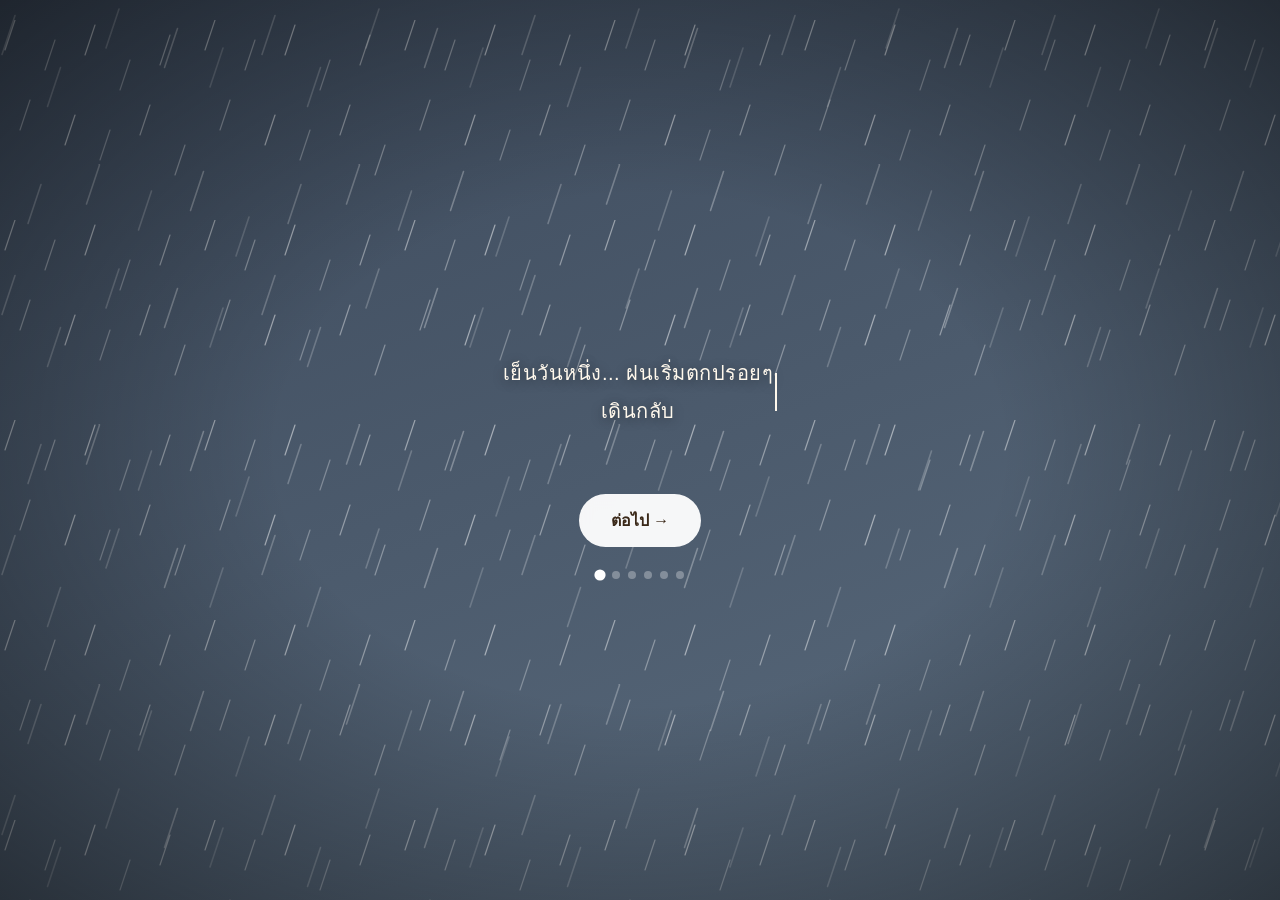
==== index.html @ 8164c57d "hello" ====
<!DOCTYPE html>
<html lang="th">
<head>
  <meta charset="UTF-8"/>
  <meta name="viewport" content="width=device-width, initial-scale=1.0"/>
  <title>ร้านสัตว์เลี้ยงลึกลับ 🐾</title>
  <meta name="description" content="ค้นหาสัตว์เลี้ยงที่เกิดมาเพื่อเจ้า"/>
  <link rel="stylesheet" href="style.css"/>
</head>
<body>

  <!-- ===== SCENE 1: STORY INTRO ===== -->
  <section id="scene-intro" class="scene active mood-1">
    <div class="rain" id="rain"></div>
    <div class="steam" id="steam">
      <span></span><span></span><span></span><span></span><span></span>
    </div>
    <div class="vignette"></div>
    <div class="story-content">
      <p class="story-text" id="storyText"></p>
      <button class="btn-next" id="storyNext">ต่อไป →</button>
      <div class="story-dots" id="storyDots"></div>
    </div>
  </section>

  <!-- ===== SCENE 2: CHAT (warm-up + questions) ===== -->
  <section id="scene-chat" class="scene">
    <div class="chat-container">
      <div class="chat-header">
        <img class="npc-avatar" src="assets/characters/shopkeeper.webp" alt="เจ้าของร้าน"/>
        <span class="npc-name">เจ้าของร้าน</span>
      </div>
      <div class="chat-messages" id="chatMessages">
        <!-- messages injected by JS -->
      </div>
      <div class="chat-choices" id="chatChoices">
        <!-- choice buttons injected by JS -->
      </div>
    </div>
  </section>

  <!-- ===== SCENE 3: RESULT ===== -->
  <section id="scene-result" class="scene">
    <div class="result-sparkles" aria-hidden="true">
      <span></span><span></span><span></span><span></span>
      <span></span><span></span><span></span><span></span>
    </div>

    <div class="result-content">
      <p class="result-intro">เพื่อนที่รอเจอเราอยู่...</p>

      <div class="result-image-wrap">
        <div class="result-spotlight"></div>
        <img class="result-image" id="resultImage" src="" alt="Result"/>
      </div>

      <h2 class="result-name" id="resultName"></h2>
      <p class="result-tagline" id="resultTagline"></p>

      <div class="result-traits" id="resultTraits"></div>

      <div class="result-section">
        <h3>🐾 เจ้าหนูนี้เป็นยังไง?</h3>
        <p class="result-text" id="resultPetIs"></p>
      </div>

      <div class="result-section">
        <h3>🫧 แล้วเราล่ะ?</h3>
        <p class="result-text" id="resultYouAre"></p>
      </div>

      <div class="result-section result-gentle-section">
        <h3>💭 อยากกระซิบเบาๆ</h3>
        <p class="result-text" id="resultGentle"></p>
      </div>

      <div class="result-section result-compatible-section">
        <h3>✨ เพื่อนที่จองเราด้วย</h3>
        <p class="result-subhint">นอกจากเพื่อนหลักแล้ว ยังมีอีกหลายคนที่เข้ากับเราได้</p>
        <div class="compatible-list" id="resultCompatible"></div>
      </div>

      <div class="result-shopkeeper">
        <img src="assets/characters/shopkeeper.webp" alt="เจ้าของร้าน"/>
        <div class="bubble" id="resultNpcLine"></div>
      </div>

      <!-- เก็บไว้ใช้ภายหลัง (ตอนนี้ hide) -->
      <p class="result-description" id="resultDescription" style="display:none"></p>

      <div class="result-actions">
        <button class="btn-share" id="btnShare">📋 แชร์ให้เพื่อน</button>
        <button class="btn-restart" onclick="location.reload()">ทำอีกครั้ง</button>
      </div>
    </div>
  </section>

  <!-- ===== WHITE FLASH OVERLAY ===== -->
  <div class="flash" id="flash"></div>

  <script src="data.js"></script>
  <script src="script.js"></script>
</body>
</html>
---- style.css ----
/* ============================================
   RESET & BASE
   ============================================ */
* { margin: 0; padding: 0; box-sizing: border-box; }

:root {
  --bg:          #f5f0e8;
  --bg-soft:     #fffaf2;
  --text:        #3a2818;
  --text-soft:   #8a6a4a;
  --accent:      #d4852a;
  --accent-soft: #f4c888;
  --shadow:      0 4px 20px rgba(90, 60, 30, 0.12);
  --radius:      16px;
}

body {
  font-family: 'Sukhumvit Set', 'Noto Sans Thai', sans-serif;
  background: var(--bg);
  color: var(--text);
  min-height: 100vh;
  overflow-x: hidden;
  transition: background-image 0.6s ease;
}
/* ตารางพื้นหลังหน้าแชท */
body.chat-mode {
  background-image:
    linear-gradient(rgba(139, 100, 60, 0.1) 1px, transparent 1px),
    linear-gradient(90deg, rgba(139, 100, 60, 0.1) 1px, transparent 1px);
  background-size: 28px 28px;
}

/* ============================================
   SCENES (show/hide)
   ============================================ */
.scene {
  display: none;
  min-height: 100vh;
  padding: 24px;
  align-items: center;
  justify-content: center;
  animation: fadeIn 0.6s ease;
}
.scene.active { display: flex; }

@keyframes fadeIn {
  from { opacity: 0; transform: translateY(10px); }
  to   { opacity: 1; transform: translateY(0); }
}

/* ============================================
   SCENE 1: INTRO
   ============================================ */
#scene-intro {
  position: relative;
  overflow: hidden;
  transition: background 2s ease;
}
/* Mood backgrounds */
.mood-rain   { background: linear-gradient(160deg, #3d4a5c 0%, #5a6b7d 100%); }
.mood-warm-1 { background: linear-gradient(160deg, #6b5038 0%, #b07a3a 100%); }
.mood-warm-2 { background: linear-gradient(160deg, #a8692a 0%, #e8a858 100%); }

.story-content {
  position: relative;
  z-index: 2;
  max-width: 520px;
  text-align: center;
}
.story-content p {
  font-size: 20px;
  line-height: 1.9;
  color: #fff8ec;
  margin-bottom: 32px;
  min-height: 140px;
  display: flex;
  align-items: center;
  justify-content: center;
  text-shadow: 0 2px 12px rgba(0,0,0,0.4);
  letter-spacing: 0.5px;
}
.story-text .caret {
  display: inline-block;
  width: 2px;
  background: #fff8ec;
  margin-left: 2px;
  animation: blink 0.9s steps(1) infinite;
}
@keyframes blink { 50% { opacity: 0; } }

/* Progress dots */
.story-dots {
  display: flex;
  gap: 8px;
  justify-content: center;
  margin-top: 24px;
}
.story-dots .dot {
  width: 8px; height: 8px;
  border-radius: 50%;
  background: rgba(255,255,255,0.3);
  transition: all 0.3s ease;
}
.story-dots .dot.active {
  background: #fff;
  transform: scale(1.4);
}

/* Vignette */
.vignette {
  position: absolute;
  inset: 0;
  pointer-events: none;
  background: radial-gradient(ellipse at center, transparent 40%, rgba(0,0,0,0.5) 100%);
  z-index: 1;
}

/* Rain */
.rain {
  position: absolute;
  inset: 0;
  pointer-events: none;
  z-index: 1;
  overflow: hidden;
  transition: opacity 1.2s ease;
}
.rain.stopped { opacity: 0; }
.rain::before,
.rain::after {
  content: "";
  position: absolute;
  inset: -20% 0 -10% 0;
  background-image: url("data:image/svg+xml;utf8,<svg xmlns='http://www.w3.org/2000/svg' width='200' height='200'><g stroke='white' stroke-width='1.2' stroke-linecap='round'><line x1='15' y1='0' x2='5' y2='30' opacity='0.45'/><line x1='55' y1='20' x2='45' y2='50' opacity='0.35'/><line x1='95' y1='5' x2='85' y2='35' opacity='0.5'/><line x1='130' y1='40' x2='120' y2='70' opacity='0.3'/><line x1='170' y1='15' x2='160' y2='45' opacity='0.4'/><line x1='30' y1='80' x2='20' y2='110' opacity='0.35'/><line x1='75' y1='95' x2='65' y2='125' opacity='0.5'/><line x1='110' y1='110' x2='100' y2='140' opacity='0.3'/><line x1='150' y1='85' x2='140' y2='115' opacity='0.4'/><line x1='185' y1='125' x2='175' y2='155' opacity='0.35'/></g></svg>");
  background-size: 200px 200px;
  background-repeat: repeat;
  animation: rainFall 0.55s linear infinite;
}
.rain::after {
  animation-duration: 0.85s;
  opacity: 0.6;
  transform: translateX(12px) scale(1.3);
}
@keyframes rainFall {
  from { background-position: 0 -200px; }
  to   { background-position: -20px 0; }
}

/* Steam / aroma wisps */
.steam {
  position: absolute;
  inset: 0;
  pointer-events: none;
  z-index: 1;
  opacity: 0;
  transition: opacity 1.4s ease;
}
.steam.active { opacity: 1; }
.steam span {
  position: absolute;
  bottom: -40px;
  width: 90px;
  height: 90px;
  border-radius: 50%;
  background: radial-gradient(circle,
    rgba(255,245,225,0.55) 0%,
    rgba(255,240,215,0.3) 40%,
    transparent 70%);
  filter: blur(18px);
  opacity: 0;
  animation: steamRise 7s ease-in infinite;
}
.steam span:nth-child(1) { left: 18%; animation-delay: 0s;   animation-duration: 6.5s; }
.steam span:nth-child(2) { left: 38%; animation-delay: 1.4s; animation-duration: 8s;   }
.steam span:nth-child(3) { left: 55%; animation-delay: 2.8s; animation-duration: 7s;   }
.steam span:nth-child(4) { left: 72%; animation-delay: 0.7s; animation-duration: 9s;   }
.steam span:nth-child(5) { left: 85%; animation-delay: 3.5s; animation-duration: 7.5s; }

@keyframes steamRise {
  0%   { transform: translateY(0) scale(0.6); opacity: 0; }
  15%  { opacity: 0.8; }
  60%  { opacity: 0.5; }
  100% { transform: translateY(-110vh) scale(1.6) translateX(30px); opacity: 0; }
}

/* White flash transition */
.flash {
  position: fixed;
  inset: 0;
  background: #fff;
  opacity: 0;
  pointer-events: none;
  z-index: 9999;
}
.flash.active {
  animation: whiteFlash 1.2s ease-out forwards;
}
@keyframes whiteFlash {
  0%   { opacity: 0; }
  25%  { opacity: 1; }
  60%  { opacity: 1; }
  100% { opacity: 0; }
}

/* Button on intro — ปรับให้เข้ากับพื้นหลังมืด */
#scene-intro .btn-next {
  background: rgba(255,255,255,0.95);
  color: var(--text);
  backdrop-filter: blur(6px);
}

/* ============================================
   SCENE 2: CHAT
   ============================================ */
.chat-container {
  overflow: hidden;
  width: 100%;
  max-width: 520px;
  background: var(--bg-soft);
  border-radius: var(--radius);
  box-shadow: var(--shadow);
  overflow: hidden;
  display: flex;
  flex-direction: column;
  height: 80vh;
  max-height: 680px;
}

.chat-header {
  display: flex;
  align-items: center;
  gap: 12px;
  padding: 16px 20px;
  background: var(--accent-soft);
  border-bottom: 1px solid rgba(0,0,0,0.06);
}
.npc-avatar {
  width: 40px; height: 40px;
  border-radius: 50%;
  background: #fff;
  object-fit: cover;
}
.npc-name {
  font-weight: 600;
  color: var(--text);
}

.chat-messages {
  flex: 1;
  padding: 20px;
  overflow-y: auto;
  display: flex;
  flex-direction: column;
  gap: 10px;
}

.msg {
  max-width: 80%;
  padding: 12px 16px;
  border-radius: 18px;
  line-height: 1.5;
  animation: slideUp 0.4s ease;
}
.msg.npc {
  background: #fff;
  border-top-left-radius: 4px;
  align-self: flex-start;
  box-shadow: var(--shadow);
}
.msg.user {
  background: var(--accent);
  color: #fff;
  border-top-right-radius: 4px;
  align-self: flex-end;
}

@keyframes slideUp {
  from { opacity: 0; transform: translateY(12px); }
  to   { opacity: 1; transform: translateY(0); }
}

.chat-choices {
  display: flex;
  flex-direction: column;
  gap: 8px;
  padding: 12px 16px 16px;
  border-top: 1px solid rgba(0,0,0,0.06);
}
.choice-btn {
  padding: 12px 16px;
  border: 2px solid var(--accent-soft);
  background: #fff;
  border-radius: 12px;
  font-family: inherit;
  font-size: 15px;
  color: var(--text);
  cursor: pointer;
  text-align: left;
  transition: all 0.2s ease;
}
.choice-btn:hover {
  border-color: var(--accent);
  background: var(--accent-soft);
  transform: translateY(-2px);
}
.choice-btn:active {
  transform: translateY(1px) scale(0.98);
  transition: all 0.08s ease;
}

/* Typing indicator (3 dots pulsing) */
.msg.typing {
  display: inline-flex;
  gap: 4px;
  padding: 14px 18px;
}
.msg.typing span {
  width: 7px; height: 7px;
  border-radius: 50%;
  background: var(--text-soft);
  opacity: 0.5;
  animation: typingDot 1.2s infinite ease-in-out;
}
.msg.typing span:nth-child(2) { animation-delay: 0.2s; }
.msg.typing span:nth-child(3) { animation-delay: 0.4s; }
@keyframes typingDot {
  0%, 60%, 100% { transform: translateY(0); opacity: 0.4; }
  30%           { transform: translateY(-4px); opacity: 1; }
}

/* Text input area */
.text-input-wrap {
  width: 100%;
  display: flex;
  flex-direction: column;
  gap: 8px;
}
#userInput {
  width: 100%;
  padding: 12px 14px;
  border: 2px solid var(--accent-soft);
  border-radius: 12px;
  font-family: inherit;
  font-size: 15px;
  color: var(--text);
  background: #fff;
  resize: none;
  outline: none;
  transition: border-color 0.2s ease;
}
#userInput:focus {
  border-color: var(--accent);
}
.submit-btn {
  background: var(--accent) !important;
  color: #fff !important;
  border-color: var(--accent) !important;
  text-align: center !important;
  font-weight: 600;
}
.submit-btn:hover {
  background: #b97020 !important;
}

/* ============================================
   SCENE 3: RESULT
   ============================================ */
#scene-result {
  background: radial-gradient(ellipse at center top,
    #fff3dc 0%, var(--bg) 60%);
  position: relative;
  overflow: hidden;
}
.result-content {
  text-align: center;
  max-width: 480px;
  position: relative;
  z-index: 2;
  padding: 20px 0;
}
.result-intro {
  color: var(--text-soft);
  margin-bottom: 20px;
  font-size: 15px;
  letter-spacing: 1px;
  animation: fadeIn 0.8s ease 0.2s backwards;
}

/* Character image with spotlight */
.result-image-wrap {
  position: relative;
  width: 260px;
  height: 260px;
  margin: 0 auto 20px;
}
.result-spotlight {
  position: absolute;
  inset: -20%;
  background: radial-gradient(circle,
    rgba(255, 220, 150, 0.7) 0%,
    rgba(255, 200, 120, 0.3) 30%,
    transparent 65%);
  animation: pulseGlow 3s ease-in-out infinite;
  z-index: 0;
}
@keyframes pulseGlow {
  0%, 100% { transform: scale(1);   opacity: 0.8; }
  50%      { transform: scale(1.1); opacity: 1;   }
}
.result-image {
  position: relative;
  z-index: 1;
  width: 100%;
  height: 100%;
  object-fit: contain;
  animation: revealPop 1s cubic-bezier(0.34, 1.56, 0.64, 1);
}
@keyframes revealPop {
  0%   { opacity: 0; transform: scale(0.3) rotate(-15deg); }
  100% { opacity: 1; transform: scale(1) rotate(0); }
}

.result-name {
  font-size: 30px;
  margin-bottom: 10px;
  animation: fadeIn 0.8s ease 0.6s backwards;
}
.result-type-badge {
  display: inline-block;
  padding: 6px 18px;
  background: var(--accent);
  color: #fff;
  border-radius: 999px;
  font-weight: 700;
  letter-spacing: 3px;
  font-size: 14px;
  margin-bottom: 20px;
  box-shadow: 0 4px 12px rgba(212, 133, 42, 0.35);
  animation: fadeIn 0.8s ease 0.8s backwards;
}
.result-description {
  line-height: 1.8;
  color: var(--text-soft);
  margin-bottom: 28px;
  padding: 0 12px;
  animation: fadeIn 0.8s ease 1s backwards;
}

/* Tagline (ใต้ชื่อ) */
.result-tagline {
  color: var(--accent);
  font-size: 15px;
  font-style: italic;
  margin-bottom: 18px;
  animation: fadeIn 0.8s ease 0.8s backwards;
}

/* Traits chips */
.result-traits {
  display: flex;
  flex-wrap: wrap;
  gap: 8px;
  justify-content: center;
  margin-bottom: 28px;
  animation: fadeIn 0.8s ease 0.9s backwards;
}
.trait-chip {
  padding: 6px 14px;
  background: var(--accent-soft);
  color: var(--text);
  border-radius: 999px;
  font-size: 13px;
  font-weight: 600;
}

/* Result section blocks */
.result-section {
  text-align: left;
  background: var(--bg-soft);
  border-radius: var(--radius);
  padding: 18px 20px;
  margin-bottom: 18px;
  box-shadow: 0 2px 12px rgba(90,60,30,0.06);
  animation: fadeIn 0.8s ease 1s backwards;
}
.result-section h3 {
  font-size: 16px;
  margin-bottom: 10px;
  color: var(--text);
}
.result-text {
  line-height: 1.9;
  color: var(--text-soft);
  font-size: 15px;
}

/* Gentle whisper section — softer, warmer */
.result-gentle-section {
  background: linear-gradient(135deg, rgba(255,235,210,0.6), rgba(255,245,230,0.5));
  border-left: 3px solid var(--accent-soft);
}
.result-gentle-section h3 {
  color: var(--accent);
  opacity: 0.9;
}
.result-gentle-section .result-text {
  font-style: italic;
  font-size: 14.5px;
}
.result-subhint {
  color: var(--text-soft);
  font-size: 13px;
  margin-bottom: 14px;
  font-style: italic;
}

/* Compatible pets list */
.compatible-list {
  display: grid;
  grid-template-columns: repeat(3, 1fr);
  gap: 10px;
}
.compat-card {
  background: #fff;
  border-radius: 12px;
  padding: 10px 6px;
  text-align: center;
  transition: transform 0.2s ease;
  box-shadow: 0 2px 8px rgba(90,60,30,0.06);
}
.compat-card:hover {
  transform: translateY(-3px);
  box-shadow: 0 6px 16px rgba(90,60,30,0.12);
}
.compat-card img {
  width: 100%;
  aspect-ratio: 1;
  object-fit: contain;
  border-radius: 8px;
  background: var(--bg);
}
.compat-card .compat-name {
  font-size: 12px;
  font-weight: 600;
  color: var(--text);
  margin-top: 6px;
  line-height: 1.3;
}

/* Shopkeeper final line */
.result-shopkeeper {
  display: flex;
  align-items: flex-start;
  gap: 12px;
  background: var(--bg-soft);
  border-radius: 16px;
  padding: 14px 16px;
  margin-bottom: 24px;
  box-shadow: var(--shadow);
  text-align: left;
  animation: fadeIn 0.8s ease 1.4s backwards;
}
.result-shopkeeper img {
  width: 44px;
  height: 44px;
  border-radius: 50%;
  background: #fff;
  flex-shrink: 0;
}
.result-shopkeeper .bubble {
  color: var(--text);
  line-height: 1.6;
  font-size: 15px;
}

/* Action buttons */
.result-actions {
  display: flex;
  gap: 12px;
  justify-content: center;
  flex-wrap: wrap;
  animation: fadeIn 0.8s ease 1.6s backwards;
}
.btn-share {
  padding: 14px 24px;
  background: #fff;
  color: var(--accent);
  border: 2px solid var(--accent);
  border-radius: 999px;
  font-family: inherit;
  font-size: 15px;
  font-weight: 600;
  cursor: pointer;
  transition: all 0.2s ease;
}
.btn-share:hover {
  background: var(--accent-soft);
  transform: translateY(-2px);
}
.btn-share:active {
  transform: translateY(1px) scale(0.96);
  transition: all 0.08s ease;
}
.btn-share.copied {
  background: #4caf50;
  color: #fff;
  border-color: #4caf50;
}

/* Sparkles floating around */
.result-sparkles {
  position: absolute;
  inset: 0;
  pointer-events: none;
  z-index: 1;
}
.result-sparkles span {
  position: absolute;
  width: 8px; height: 8px;
  background: radial-gradient(circle, #fff 0%, rgba(255,220,150,0.6) 50%, transparent 70%);
  border-radius: 50%;
  animation: sparkle 4s ease-in-out infinite;
  opacity: 0;
}
.result-sparkles span:nth-child(1) { left:  8%; top: 15%; animation-delay: 0.2s; }
.result-sparkles span:nth-child(2) { left: 88%; top: 22%; animation-delay: 1.1s; }
.result-sparkles span:nth-child(3) { left: 15%; top: 55%; animation-delay: 2.3s; }
.result-sparkles span:nth-child(4) { left: 82%; top: 60%; animation-delay: 0.8s; }
.result-sparkles span:nth-child(5) { left: 25%; top: 80%; animation-delay: 1.9s; }
.result-sparkles span:nth-child(6) { left: 70%; top: 78%; animation-delay: 2.8s; }
.result-sparkles span:nth-child(7) { left:  5%; top: 35%; animation-delay: 3.4s; }
.result-sparkles span:nth-child(8) { left: 92%; top: 42%; animation-delay: 0.5s; }

@keyframes sparkle {
  0%, 100%  { opacity: 0; transform: scale(0.5); }
  50%       { opacity: 1; transform: scale(1.4); }
}

/* ============================================
   BUTTONS
   ============================================ */
.btn-next, .btn-restart {
  padding: 14px 32px;
  background: var(--accent);
  color: #fff;
  border: none;
  border-radius: 999px;
  font-family: inherit;
  font-size: 16px;
  font-weight: 600;
  cursor: pointer;
  transition: all 0.2s ease;
}
.btn-next:hover, .btn-restart:hover {
  transform: translateY(-2px);
  box-shadow: var(--shadow);
}
.btn-next:active, .btn-restart:active {
  transform: translateY(1px) scale(0.96);
  box-shadow: 0 2px 6px rgba(90,60,30,0.15);
  transition: all 0.08s ease;
}

/* ============================================
   MOBILE
   ============================================ */
@media (max-width: 520px) {
  .scene { padding: 12px; }
  .chat-container { height: 100vh; max-height: none; border-radius: 0; }
  .story-content h1 { font-size: 24px; }
  .story-content p  { font-size: 16px; }
  .result-image     { width: 200px; height: 200px; }
  .result-name      { font-size: 24px; }
}
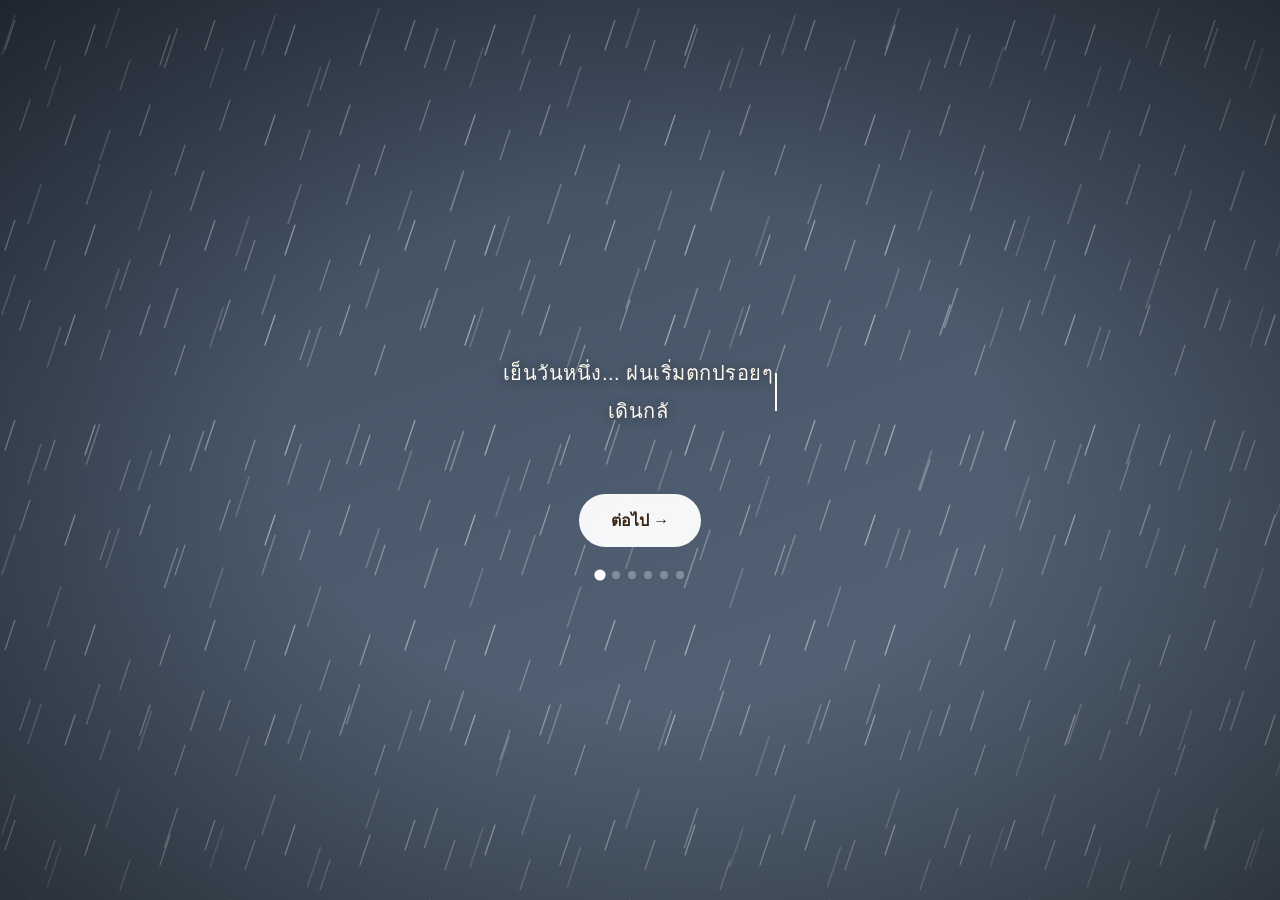
==== commit dbd63cb2: "fix : fix result" ====
--- a/index.html
+++ b/index.html
@@ -30,11 +30,13 @@
         <img class="npc-avatar" src="assets/characters/shopkeeper.webp" alt="เจ้าของร้าน"/>
         <span class="npc-name">เจ้าของร้าน</span>
       </div>
-      <div class="chat-messages" id="chatMessages">
-        <!-- messages injected by JS -->
-      </div>
-      <div class="chat-choices" id="chatChoices">
-        <!-- choice buttons injected by JS -->
+      <div class="chat-scroll" id="chatScroll">
+        <div class="chat-messages" id="chatMessages">
+          <!-- messages injected by JS -->
+        </div>
+        <div class="chat-choices" id="chatChoices">
+          <!-- choice buttons injected by JS -->
+        </div>
       </div>
     </div>
   </section>
@@ -89,7 +91,7 @@
       <p class="result-description" id="resultDescription" style="display:none"></p>
 
       <div class="result-actions">
-        <button class="btn-share" id="btnShare">📋 แชร์ให้เพื่อน</button>
+        <button class="btn-share" id="btnShare">📸 บันทึกภาพ</button>
         <button class="btn-restart" onclick="location.reload()">ทำอีกครั้ง</button>
       </div>
     </div>
@@ -98,6 +100,7 @@
   <!-- ===== WHITE FLASH OVERLAY ===== -->
   <div class="flash" id="flash"></div>
 
+  <script src="https://cdn.jsdelivr.net/npm/html2canvas@1.4.1/dist/html2canvas.min.js"></script>
   <script src="data.js"></script>
   <script src="script.js"></script>
 </body>
--- a/style.css
+++ b/style.css
@@ -212,17 +212,25 @@
    SCENE 2: CHAT
    ============================================ */
 .chat-container {
-  overflow: hidden;
   width: 100%;
   max-width: 520px;
   background: var(--bg-soft);
   border-radius: var(--radius);
   box-shadow: var(--shadow);
-  overflow: hidden;
   display: flex;
   flex-direction: column;
   height: 80vh;
   max-height: 680px;
+  overflow: hidden;
+}
+
+/* scroll wrapper ครอบทั้ง messages + choices */
+.chat-scroll {
+  flex: 1;
+  overflow-y: auto;
+  overscroll-behavior: contain;
+  display: flex;
+  flex-direction: column;
 }
 
 .chat-header {
@@ -245,9 +253,8 @@
 }
 
 .chat-messages {
-  flex: 1;
-  padding: 20px;
-  overflow-y: auto;
+  margin-top: auto;   /* ดันเนื้อหาลงล่างสุด จนกว่าจะล้น */
+  padding: 20px 20px 8px;
   display: flex;
   flex-direction: column;
   gap: 10px;
@@ -282,8 +289,7 @@
   display: flex;
   flex-direction: column;
   gap: 8px;
-  padding: 12px 16px 16px;
-  border-top: 1px solid rgba(0,0,0,0.06);
+  padding: 8px 16px 16px;
 }
 .choice-btn {
   padding: 12px 16px;
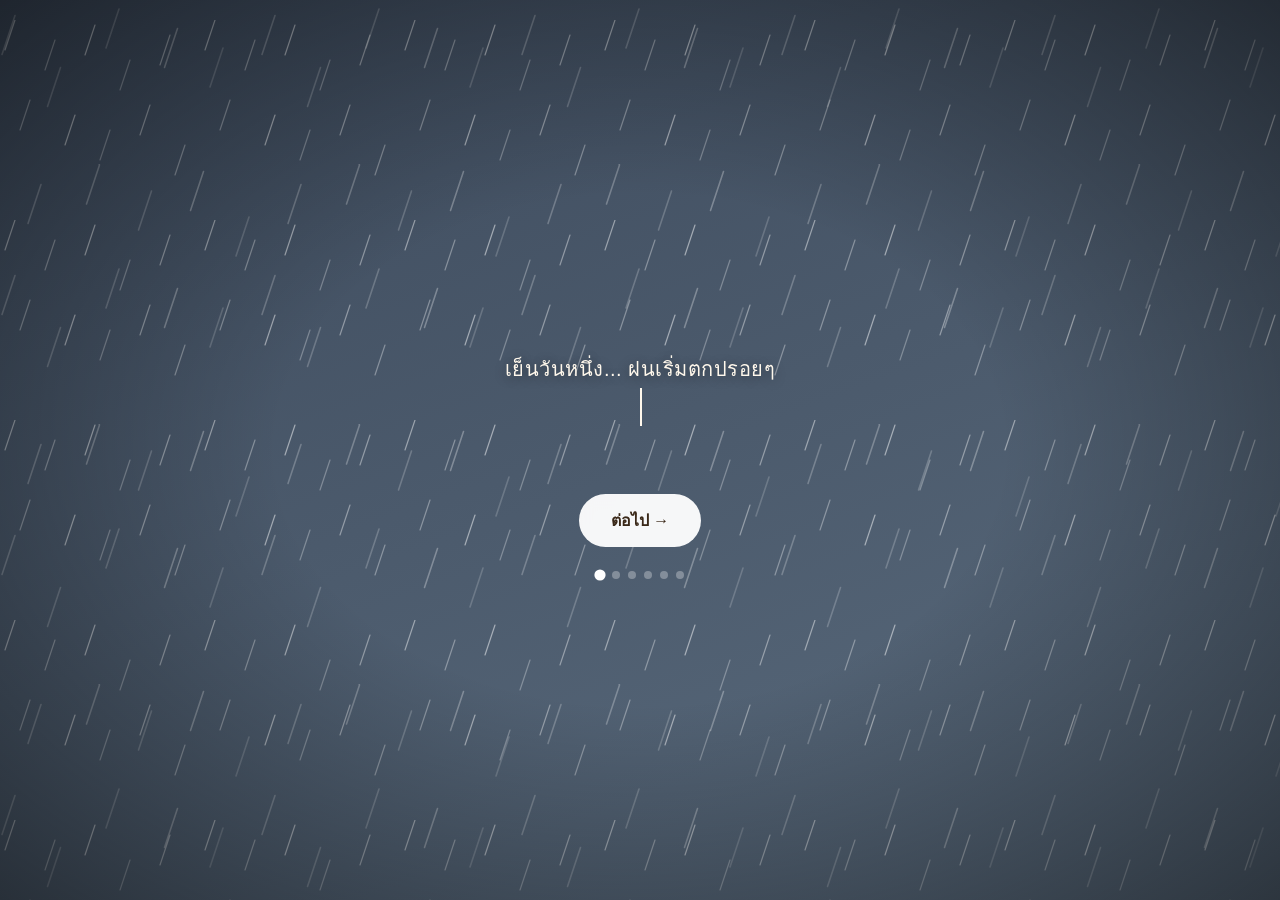
==== commit 5ac06644: "fix&feat : add some action fix image export" ====
--- a/index.html
+++ b/index.html
@@ -5,6 +5,9 @@
   <meta name="viewport" content="width=device-width, initial-scale=1.0"/>
   <title>ร้านสัตว์เลี้ยงลึกลับ 🐾</title>
   <meta name="description" content="ค้นหาสัตว์เลี้ยงที่เกิดมาเพื่อเจ้า"/>
+  <link rel="icon" type="image/x-icon" href="assets/favicon.ico"/>
+  <link rel="icon" type="image/png" sizes="512x512" href="assets/favicon.png"/>
+  <link rel="apple-touch-icon" href="assets/favicon.png"/>
   <link rel="stylesheet" href="style.css"/>
 </head>
 <body>
@@ -17,6 +20,7 @@
     </div>
     <div class="vignette"></div>
     <div class="story-content">
+      <img class="story-avatar" id="storyAvatar" src="assets/characters/shopkeeper.webp" alt="เจ้าของร้าน"/>
       <p class="story-text" id="storyText"></p>
       <button class="btn-next" id="storyNext">ต่อไป →</button>
       <div class="story-dots" id="storyDots"></div>
@@ -49,48 +53,51 @@
     </div>
 
     <div class="result-content">
-      <p class="result-intro">เพื่อนที่รอเจอเราอยู่...</p>
+      <div class="result-left">
+        <p class="result-intro">เพื่อนที่รอเจอเราอยู่...</p>
 
-      <div class="result-image-wrap">
-        <div class="result-spotlight"></div>
-        <img class="result-image" id="resultImage" src="" alt="Result"/>
+        <div class="result-image-wrap">
+          <div class="result-spotlight"></div>
+          <img class="result-image" id="resultImage" src="" alt="Result"/>
+        </div>
+
+        <h2 class="result-name" id="resultName"></h2>
+        <p class="result-tagline" id="resultTagline"></p>
+
+        <div class="result-traits" id="resultTraits"></div>
+
+        <div class="result-section result-compatible-section">
+          <h3>✨ เพื่อนที่จองเราด้วย</h3>
+          <p class="result-subhint">นอกจากเพื่อนหลักแล้ว ยังมีอีกหลายคนที่เข้ากับเราได้</p>
+          <div class="compatible-list" id="resultCompatible"></div>
+        </div>
       </div>
 
-      <h2 class="result-name" id="resultName"></h2>
-      <p class="result-tagline" id="resultTagline"></p>
+      <div class="result-right">
+        <div class="result-section">
+          <h3>🐾 เจ้าหนูนี้เป็นยังไง?</h3>
+          <p class="result-text" id="resultPetIs"></p>
+        </div>
 
-      <div class="result-traits" id="resultTraits"></div>
+        <div class="result-section">
+          <h3>🫧 แล้วเราล่ะ?</h3>
+          <p class="result-text" id="resultYouAre"></p>
+        </div>
 
-      <div class="result-section">
-        <h3>🐾 เจ้าหนูนี้เป็นยังไง?</h3>
-        <p class="result-text" id="resultPetIs"></p>
-      </div>
+        <div class="result-section result-gentle-section">
+          <h3>💭 อยากกระซิบเบาๆ</h3>
+          <p class="result-text" id="resultGentle"></p>
+        </div>
 
-      <div class="result-section">
-        <h3>🫧 แล้วเราล่ะ?</h3>
-        <p class="result-text" id="resultYouAre"></p>
-      </div>
+        <div class="result-shopkeeper">
+          <img src="assets/characters/shopkeeper.webp" alt="เจ้าของร้าน"/>
+          <div class="bubble" id="resultNpcLine"></div>
+        </div>
 
-      <div class="result-section result-gentle-section">
-        <h3>💭 อยากกระซิบเบาๆ</h3>
-        <p class="result-text" id="resultGentle"></p>
-      </div>
+        <!-- เก็บไว้ใช้ภายหลัง (ตอนนี้ hide) -->
+        <p class="result-description" id="resultDescription" style="display:none"></p>
 
-      <div class="result-section result-compatible-section">
-        <h3>✨ เพื่อนที่จองเราด้วย</h3>
-        <p class="result-subhint">นอกจากเพื่อนหลักแล้ว ยังมีอีกหลายคนที่เข้ากับเราได้</p>
-        <div class="compatible-list" id="resultCompatible"></div>
-      </div>
-
-      <div class="result-shopkeeper">
-        <img src="assets/characters/shopkeeper.webp" alt="เจ้าของร้าน"/>
-        <div class="bubble" id="resultNpcLine"></div>
-      </div>
-
-      <!-- เก็บไว้ใช้ภายหลัง (ตอนนี้ hide) -->
-      <p class="result-description" id="resultDescription" style="display:none"></p>
-
-      <div class="result-actions">
+        <div class="result-actions">
         <button class="btn-share" id="btnShare">📸 บันทึกภาพ</button>
         <button class="btn-restart" onclick="location.reload()">ทำอีกครั้ง</button>
       </div>
@@ -100,6 +107,43 @@
   <!-- ===== WHITE FLASH OVERLAY ===== -->
   <div class="flash" id="flash"></div>
 
+  <!-- ===== EXPORT CARD (hidden, ใช้ถ่ายภาพอย่างเดียว) ===== -->
+  <div class="export-card" id="exportCard" aria-hidden="true">
+    <div class="export-header">
+      <p class="export-intro">เพื่อนที่รอเจอเราอยู่...</p>
+      <div class="export-image-wrap">
+        <img class="export-image" id="exportImage" src="" alt=""/>
+      </div>
+      <h2 class="export-name" id="exportName"></h2>
+      <p class="export-tagline" id="exportTagline"></p>
+      <div class="export-traits" id="exportTraits"></div>
+    </div>
+
+    <div class="export-section">
+      <h3>🐾 เจ้าหนูนี้เป็นยังไง?</h3>
+      <p class="export-text" id="exportPetIs"></p>
+    </div>
+
+    <div class="export-section">
+      <h3>🫧 แล้วเราล่ะ?</h3>
+      <p class="export-text" id="exportYouAre"></p>
+    </div>
+
+    <div class="export-section export-gentle">
+      <h3>💭 อยากกระซิบเบาๆ</h3>
+      <p class="export-text" id="exportGentle"></p>
+    </div>
+
+    <div class="export-section export-compat">
+      <h3>✨ เพื่อนที่จองเราด้วย</h3>
+      <div class="export-compat-list" id="exportCompatible"></div>
+    </div>
+
+    <div class="export-footer">
+      <span>🐾 ร้านสัตว์เลี้ยงลึกลับ</span>
+    </div>
+  </div>
+
   <script src="https://cdn.jsdelivr.net/npm/html2canvas@1.4.1/dist/html2canvas.min.js"></script>
   <script src="data.js"></script>
   <script src="script.js"></script>
--- a/style.css
+++ b/style.css
@@ -64,20 +64,52 @@
 .story-content {
   position: relative;
   z-index: 2;
+  width: 100%;
   max-width: 520px;
+  padding: 0 20px;
   text-align: center;
-}
+  display: flex;
+  flex-direction: column;
+  align-items: center;
+  justify-content: center;
+}
+.story-avatar {
+  width: 0;
+  height: 0;
+  border-radius: 50%;
+  object-fit: cover;
+  opacity: 0;
+  transform: scale(0.6);
+  margin-bottom: 0;
+  box-shadow: 0 8px 32px rgba(0,0,0,0.35), 0 0 0 3px rgba(255,245,220,0.2);
+  transition: opacity 0.8s ease, transform 0.8s ease, width 0.6s ease, height 0.6s ease, margin-bottom 0.6s ease;
+}
+.story-avatar.show {
+  width: 140px;
+  height: 140px;
+  opacity: 1;
+  transform: scale(1);
+  margin-bottom: 20px;
+  animation: avatarFloat 3.6s ease-in-out infinite;
+}
+@keyframes avatarFloat {
+  0%, 100% { transform: translateY(0) scale(1); }
+  50%      { transform: translateY(-6px) scale(1); }
+}
+
 .story-content p {
   font-size: 20px;
   line-height: 1.9;
   color: #fff8ec;
-  margin-bottom: 32px;
+  margin: 0 0 32px;
   min-height: 140px;
-  display: flex;
-  align-items: center;
-  justify-content: center;
+  display: block;
+  text-align: center;
   text-shadow: 0 2px 12px rgba(0,0,0,0.4);
   letter-spacing: 0.5px;
+  word-break: keep-all;
+  overflow-wrap: break-word;
+  padding-top: 1.4em;
 }
 .story-text .caret {
   display: inline-block;
@@ -219,8 +251,8 @@
   box-shadow: var(--shadow);
   display: flex;
   flex-direction: column;
-  height: 80vh;
-  max-height: 680px;
+  height: 75vh;
+  max-height: 80vh;
   overflow: hidden;
 }
 
@@ -667,13 +699,211 @@
 }
 
 /* ============================================
+   DESKTOP — result page 2-column grid
+   ============================================ */
+@media (min-width: 900px) {
+  #scene-result {
+    padding: 40px 24px;
+    align-items: flex-start;
+  }
+
+  .result-content {
+    max-width: 1000px;
+    width: 100%;
+    display: grid;
+    grid-template-columns: minmax(320px, 400px) 1fr;
+    column-gap: 44px;
+    align-items: start;
+  }
+
+  /* ซ้าย: ภาพ + ชื่อ + tagline + traits + compatible */
+  .result-left {
+    text-align: center;
+    display: flex;
+    flex-direction: column;
+    align-items: center;
+  }
+  .result-left .result-traits { justify-content: center; margin-bottom: 20px; }
+  .result-left .result-compatible-section {
+    width: 100%;
+    text-align: left;
+  }
+  /* ในคอลัมน์ซ้ายแคบ — compat เรียงเป็น grid 3 ช่องเล็กลง */
+  .result-left .compatible-list {
+    grid-template-columns: repeat(3, 1fr);
+    gap: 8px;
+  }
+  .result-left .compat-card img { max-width: 100%; }
+
+  /* ขวา: เนื้อหาทั้งหมด */
+  .result-right {
+    display: flex;
+    flex-direction: column;
+    text-align: left;
+  }
+
+  .result-right .result-actions {
+    margin-top: 12px;
+    justify-content: flex-start;
+  }
+  .result-right .result-shopkeeper { justify-content: flex-start; }
+}
+
+/* ============================================
+   TABLET — ปรับช่องว่างให้พอดี
+   ============================================ */
+@media (min-width: 700px) and (max-width: 899px) {
+  .result-content { max-width: 640px; }
+}
+
+/* ============================================
+   EXPORT CARD (hidden — ใช้ถ่ายภาพ)
+   ============================================ */
+.export-card {
+  position: fixed;
+  top: 0;
+  left: -10000px;   /* อยู่นอกจอ */
+  width: 640px;
+  background: linear-gradient(180deg, #fff5e3 0%, #fffaf2 40%, #fff5e3 100%);
+  padding: 40px 36px;
+  font-family: 'Sukhumvit Set', 'Noto Sans Thai', sans-serif;
+  color: var(--text);
+  box-sizing: border-box;
+}
+.export-card.capturing {
+  left: 0;
+  z-index: -1;   /* มองไม่เห็น แต่ html2canvas เห็น */
+}
+.export-header { text-align: center; margin-bottom: 28px; }
+.export-intro {
+  color: var(--text-soft);
+  font-size: 14px;
+  margin-bottom: 14px;
+}
+.export-image-wrap {
+  width: 260px;
+  height: 260px;
+  margin: 0 auto 18px;
+  position: relative;
+}
+.export-image-wrap::before {
+  content: "";
+  position: absolute;
+  inset: 10%;
+  background: radial-gradient(circle, rgba(244,200,136,0.55), transparent 65%);
+  filter: blur(25px);
+  z-index: 0;
+}
+.export-image {
+  position: relative;
+  z-index: 1;
+  width: 100%;
+  height: 100%;
+  object-fit: contain;
+}
+.export-name {
+  font-size: 30px;
+  font-weight: 700;
+  margin-bottom: 8px;
+}
+.export-tagline {
+  color: var(--accent);
+  font-style: italic;
+  font-size: 15px;
+  margin-bottom: 16px;
+}
+.export-traits {
+  display: flex;
+  flex-wrap: wrap;
+  justify-content: center;
+  gap: 6px;
+}
+.export-traits span {
+  background: var(--accent-soft);
+  color: var(--text);
+  padding: 6px 14px;
+  border-radius: 100px;
+  font-size: 13px;
+  font-weight: 500;
+}
+
+.export-section {
+  background: #fffaf2;
+  border-radius: 14px;
+  padding: 18px 22px;
+  margin-bottom: 14px;
+  box-shadow: 0 2px 10px rgba(90,60,30,0.05);
+}
+.export-section h3 {
+  font-size: 15px;
+  margin-bottom: 8px;
+  color: var(--text);
+}
+.export-text {
+  color: var(--text-soft);
+  font-size: 14px;
+  line-height: 1.85;
+}
+.export-gentle {
+  background: linear-gradient(135deg, rgba(255,235,210,0.8), rgba(255,245,230,0.7));
+  border-left: 3px solid var(--accent-soft);
+}
+.export-gentle .export-text { font-style: italic; }
+
+.export-compat-list {
+  display: grid;
+  grid-template-columns: repeat(3, 1fr);
+  gap: 10px;
+  margin-top: 6px;
+}
+.export-compat-card {
+  text-align: center;
+}
+.export-compat-card img {
+  width: 100%;
+  aspect-ratio: 1;
+  object-fit: contain;
+  border-radius: 10px;
+  background: #fff;
+}
+.export-compat-card .name {
+  font-size: 12px;
+  margin-top: 4px;
+  color: var(--text);
+}
+
+.export-footer {
+  text-align: center;
+  margin-top: 22px;
+  color: var(--text-soft);
+  font-size: 13px;
+  opacity: 0.7;
+}
+
+/* ============================================
    MOBILE
    ============================================ */
 @media (max-width: 520px) {
   .scene { padding: 12px; }
-  .chat-container { height: 100vh; max-height: none; border-radius: 0; }
+  /* chat scene เต็มจอพอดี ไม่ให้ container + padding ล้น viewport */
+  #scene-chat.scene { padding: 0; }
+  .chat-container {
+    height: 100vh;
+    height: 100dvh;
+    max-height: none;
+    border-radius: 0;
+  }
+  .chat-header { padding: 12px 16px; }
+  .npc-avatar { width: 36px; height: 36px; }
+  .chat-messages { padding: 16px 14px 6px; }
+  .chat-choices { padding: 6px 12px 12px; }
+  .msg { max-width: 85%; padding: 10px 14px; font-size: 15px; }
+  .choice-btn { padding: 10px 14px; font-size: 14px; }
+
   .story-content h1 { font-size: 24px; }
-  .story-content p  { font-size: 16px; }
+  .story-content p  { font-size: 16px; min-height: 110px; padding-top: 0.8em; }
+  .story-avatar.show { width: 110px; height: 110px; margin-bottom: 14px; }
   .result-image     { width: 200px; height: 200px; }
+  .result-image-wrap { width: 220px; height: 220px; }
   .result-name      { font-size: 24px; }
 }
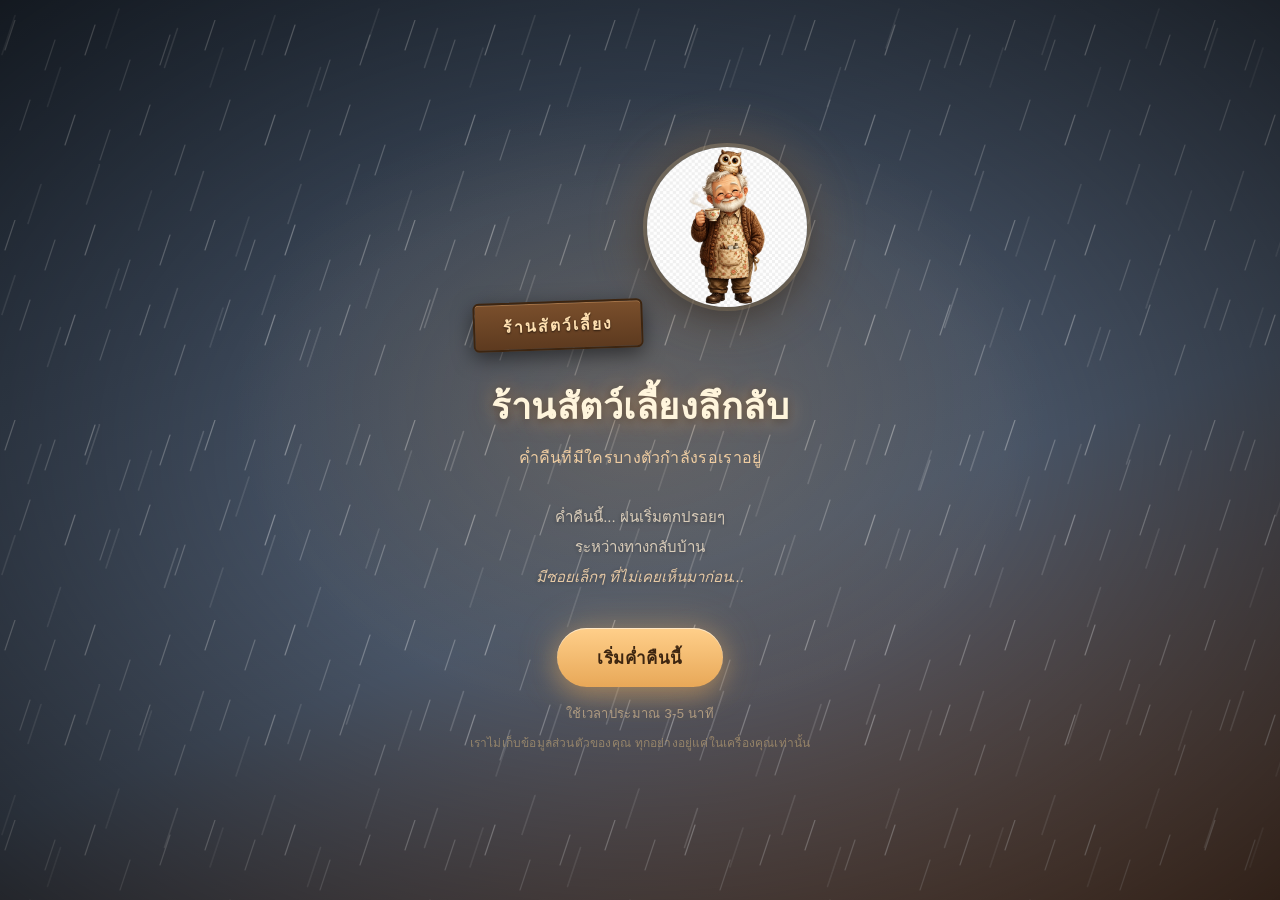
==== commit ff2c643c: "feat : add image" ====
--- a/index.html
+++ b/index.html
@@ -4,148 +4,42 @@
   <meta charset="UTF-8"/>
   <meta name="viewport" content="width=device-width, initial-scale=1.0"/>
   <title>ร้านสัตว์เลี้ยงลึกลับ 🐾</title>
-  <meta name="description" content="ค้นหาสัตว์เลี้ยงที่เกิดมาเพื่อเจ้า"/>
+  <meta name="description" content="มีเพื่อนตัวนึงรอเจอเราอยู่"/>
   <link rel="icon" type="image/x-icon" href="assets/favicon.ico"/>
   <link rel="icon" type="image/png" sizes="512x512" href="assets/favicon.png"/>
   <link rel="apple-touch-icon" href="assets/favicon.png"/>
-  <link rel="stylesheet" href="style.css"/>
+  <link rel="stylesheet" href="landing.css"/>
 </head>
 <body>
 
-  <!-- ===== SCENE 1: STORY INTRO ===== -->
-  <section id="scene-intro" class="scene active mood-1">
-    <div class="rain" id="rain"></div>
-    <div class="steam" id="steam">
-      <span></span><span></span><span></span><span></span><span></span>
-    </div>
-    <div class="vignette"></div>
-    <div class="story-content">
-      <img class="story-avatar" id="storyAvatar" src="assets/characters/shopkeeper.webp" alt="เจ้าของร้าน"/>
-      <p class="story-text" id="storyText"></p>
-      <button class="btn-next" id="storyNext">ต่อไป →</button>
-      <div class="story-dots" id="storyDots"></div>
-    </div>
-  </section>
+  <div class="rain" id="rain"></div>
+  <div class="vignette"></div>
 
-  <!-- ===== SCENE 2: CHAT (warm-up + questions) ===== -->
-  <section id="scene-chat" class="scene">
-    <div class="chat-container">
-      <div class="chat-header">
-        <img class="npc-avatar" src="assets/characters/shopkeeper.webp" alt="เจ้าของร้าน"/>
-        <span class="npc-name">เจ้าของร้าน</span>
-      </div>
-      <div class="chat-scroll" id="chatScroll">
-        <div class="chat-messages" id="chatMessages">
-          <!-- messages injected by JS -->
-        </div>
-        <div class="chat-choices" id="chatChoices">
-          <!-- choice buttons injected by JS -->
-        </div>
-      </div>
-    </div>
-  </section>
-
-  <!-- ===== SCENE 3: RESULT ===== -->
-  <section id="scene-result" class="scene">
-    <div class="result-sparkles" aria-hidden="true">
-      <span></span><span></span><span></span><span></span>
-      <span></span><span></span><span></span><span></span>
-    </div>
-
-    <div class="result-content">
-      <div class="result-left">
-        <p class="result-intro">เพื่อนที่รอเจอเราอยู่...</p>
-
-        <div class="result-image-wrap">
-          <div class="result-spotlight"></div>
-          <img class="result-image" id="resultImage" src="" alt="Result"/>
-        </div>
-
-        <h2 class="result-name" id="resultName"></h2>
-        <p class="result-tagline" id="resultTagline"></p>
-
-        <div class="result-traits" id="resultTraits"></div>
-
-        <div class="result-section result-compatible-section">
-          <h3>✨ เพื่อนที่จองเราด้วย</h3>
-          <p class="result-subhint">นอกจากเพื่อนหลักแล้ว ยังมีอีกหลายคนที่เข้ากับเราได้</p>
-          <div class="compatible-list" id="resultCompatible"></div>
-        </div>
+  <main class="landing">
+    <div class="landing-inner">
+      <div class="shop-sign">
+        <span class="sign-text">ร้านสัตว์เลี้ยง</span>
       </div>
 
-      <div class="result-right">
-        <div class="result-section">
-          <h3>🐾 เจ้าหนูนี้เป็นยังไง?</h3>
-          <p class="result-text" id="resultPetIs"></p>
-        </div>
+      <img class="hero-avatar" src="assets/characters/shopkeeper.webp" alt="เจ้าของร้าน"/>
 
-        <div class="result-section">
-          <h3>🫧 แล้วเราล่ะ?</h3>
-          <p class="result-text" id="resultYouAre"></p>
-        </div>
+      <h1 class="landing-title">ร้านสัตว์เลี้ยงลึกลับ</h1>
+      <p class="landing-sub">ค่ำคืนที่มีใครบางตัวกำลังรอเราอยู่</p>
 
-        <div class="result-section result-gentle-section">
-          <h3>💭 อยากกระซิบเบาๆ</h3>
-          <p class="result-text" id="resultGentle"></p>
-        </div>
+      <p class="landing-story">
+        ค่ำคืนนี้... ฝนเริ่มตกปรอยๆ<br/>
+        ระหว่างทางกลับบ้าน<br/>
+        <i>มีซอยเล็กๆ ที่ไม่เคยเห็นมาก่อน...</i>
+      </p>
 
-        <div class="result-shopkeeper">
-          <img src="assets/characters/shopkeeper.webp" alt="เจ้าของร้าน"/>
-          <div class="bubble" id="resultNpcLine"></div>
-        </div>
+      <a class="btn-enter" href="chat.html">
+        <span>เริ่มค่ำคืนนี้</span>
+      </a>
 
-        <!-- เก็บไว้ใช้ภายหลัง (ตอนนี้ hide) -->
-        <p class="result-description" id="resultDescription" style="display:none"></p>
+      <p class="landing-hint">ใช้เวลาประมาณ 3-5 นาที</p>
+      <p class="landing-privacy">เราไม่เก็บข้อมูลส่วนตัวของคุณ ทุกอย่างอยู่แค่ในเครื่องคุณเท่านั้น</p>
+    </div>
+  </main>
 
-        <div class="result-actions">
-        <button class="btn-share" id="btnShare">📸 บันทึกภาพ</button>
-        <button class="btn-restart" onclick="location.reload()">ทำอีกครั้ง</button>
-      </div>
-    </div>
-  </section>
-
-  <!-- ===== WHITE FLASH OVERLAY ===== -->
-  <div class="flash" id="flash"></div>
-
-  <!-- ===== EXPORT CARD (hidden, ใช้ถ่ายภาพอย่างเดียว) ===== -->
-  <div class="export-card" id="exportCard" aria-hidden="true">
-    <div class="export-header">
-      <p class="export-intro">เพื่อนที่รอเจอเราอยู่...</p>
-      <div class="export-image-wrap">
-        <img class="export-image" id="exportImage" src="" alt=""/>
-      </div>
-      <h2 class="export-name" id="exportName"></h2>
-      <p class="export-tagline" id="exportTagline"></p>
-      <div class="export-traits" id="exportTraits"></div>
-    </div>
-
-    <div class="export-section">
-      <h3>🐾 เจ้าหนูนี้เป็นยังไง?</h3>
-      <p class="export-text" id="exportPetIs"></p>
-    </div>
-
-    <div class="export-section">
-      <h3>🫧 แล้วเราล่ะ?</h3>
-      <p class="export-text" id="exportYouAre"></p>
-    </div>
-
-    <div class="export-section export-gentle">
-      <h3>💭 อยากกระซิบเบาๆ</h3>
-      <p class="export-text" id="exportGentle"></p>
-    </div>
-
-    <div class="export-section export-compat">
-      <h3>✨ เพื่อนที่จองเราด้วย</h3>
-      <div class="export-compat-list" id="exportCompatible"></div>
-    </div>
-
-    <div class="export-footer">
-      <span>🐾 ร้านสัตว์เลี้ยงลึกลับ</span>
-    </div>
-  </div>
-
-  <script src="https://cdn.jsdelivr.net/npm/html2canvas@1.4.1/dist/html2canvas.min.js"></script>
-  <script src="data.js"></script>
-  <script src="script.js"></script>
 </body>
 </html>
--- a/landing.css
+++ b/landing.css
@@ -0,0 +1,234 @@
+/* ============================================
+   LANDING PAGE
+   ============================================ */
+* { box-sizing: border-box; margin: 0; padding: 0; }
+
+html, body {
+  min-height: 100vh;
+  font-family: 'Sukhumvit Set', 'Noto Sans Thai', -apple-system, sans-serif;
+  color: #fff8ec;
+  background: linear-gradient(160deg, #2c3848 0%, #4a5668 60%, #6b4a38 100%);
+  overflow-x: hidden;
+}
+
+/* ===== Rain ===== */
+.rain {
+  position: fixed;
+  inset: 0;
+  pointer-events: none;
+  z-index: 1;
+  overflow: hidden;
+  opacity: 0.7;
+}
+.rain::before,
+.rain::after {
+  content: "";
+  position: absolute;
+  inset: -20% 0 -10% 0;
+  background-image: url("data:image/svg+xml;utf8,<svg xmlns='http://www.w3.org/2000/svg' width='200' height='200'><g stroke='white' stroke-width='1.2' stroke-linecap='round'><line x1='15' y1='0' x2='5' y2='30' opacity='0.45'/><line x1='55' y1='20' x2='45' y2='50' opacity='0.35'/><line x1='95' y1='5' x2='85' y2='35' opacity='0.5'/><line x1='130' y1='40' x2='120' y2='70' opacity='0.3'/><line x1='170' y1='15' x2='160' y2='45' opacity='0.4'/><line x1='30' y1='80' x2='20' y2='110' opacity='0.35'/><line x1='75' y1='95' x2='65' y2='125' opacity='0.5'/><line x1='110' y1='110' x2='100' y2='140' opacity='0.3'/><line x1='150' y1='85' x2='140' y2='115' opacity='0.4'/><line x1='185' y1='125' x2='175' y2='155' opacity='0.35'/></g></svg>");
+  background-size: 200px 200px;
+  background-repeat: repeat;
+  animation: rainFall 0.6s linear infinite;
+}
+.rain::after {
+  animation-duration: 0.9s;
+  opacity: 0.5;
+  transform: translateX(12px) scale(1.3);
+}
+@keyframes rainFall {
+  from { background-position: 0 -200px; }
+  to   { background-position: -20px 0; }
+}
+
+/* ===== Vignette ===== */
+.vignette {
+  position: fixed;
+  inset: 0;
+  pointer-events: none;
+  z-index: 2;
+  background:
+    radial-gradient(ellipse at 50% 45%, rgba(255,190,110,0.18) 0%, transparent 45%),
+    radial-gradient(ellipse at center, transparent 40%, rgba(0,0,0,0.55) 100%);
+}
+
+/* ===== Landing layout ===== */
+.landing {
+  position: relative;
+  z-index: 3;
+  min-height: 100vh;
+  min-height: 100dvh;
+  display: flex;
+  align-items: center;
+  justify-content: center;
+  padding: 40px 20px;
+}
+
+.landing-inner {
+  width: 100%;
+  max-width: 520px;
+  text-align: center;
+  animation: fadeIn 1s ease;
+}
+
+@keyframes fadeIn {
+  from { opacity: 0; transform: translateY(20px); }
+  to   { opacity: 1; transform: translateY(0); }
+}
+
+/* ===== Shop sign (ป้ายไม้) ===== */
+.shop-sign {
+  display: inline-block;
+  padding: 10px 28px;
+  margin-bottom: 28px;
+  background: linear-gradient(180deg, #7a4f2c 0%, #5d3a1f 100%);
+  border: 2px solid #3d2510;
+  border-radius: 6px;
+  box-shadow:
+    0 6px 20px rgba(0,0,0,0.5),
+    inset 0 1px 0 rgba(255,200,140,0.3);
+  position: relative;
+  transform: rotate(-2deg);
+  animation: swing 4s ease-in-out infinite;
+}
+.sign-text {
+  font-size: 16px;
+  letter-spacing: 2px;
+  color: #ffe0b0;
+  font-weight: 600;
+  text-shadow: 0 1px 2px rgba(0,0,0,0.6);
+}
+@keyframes swing {
+  0%, 100% { transform: rotate(-2deg); }
+  50%      { transform: rotate(2deg); }
+}
+
+/* ===== Avatar ===== */
+.hero-avatar {
+  width: 160px;
+  height: 160px;
+  border-radius: 50%;
+  object-fit: cover;
+  margin-bottom: 24px;
+  box-shadow:
+    0 10px 40px rgba(0,0,0,0.5),
+    0 0 0 4px rgba(255,220,160,0.25),
+    0 0 60px rgba(255,180,100,0.3);
+  animation: float 3.6s ease-in-out infinite;
+}
+@keyframes float {
+  0%, 100% { transform: translateY(0); }
+  50%      { transform: translateY(-8px); }
+}
+
+/* ===== Title & text ===== */
+.landing-title {
+  font-size: 36px;
+  font-weight: 700;
+  margin-bottom: 10px;
+  color: #fff5dc;
+  text-shadow: 0 2px 20px rgba(255,180,100,0.5), 0 2px 8px rgba(0,0,0,0.4);
+  letter-spacing: 0.5px;
+}
+
+.landing-sub {
+  font-size: 16px;
+  color: #ffd9a8;
+  margin-bottom: 32px;
+  opacity: 0.9;
+  letter-spacing: 0.3px;
+}
+
+.landing-story {
+  font-size: 15px;
+  line-height: 2;
+  color: #f0e0c8;
+  margin-bottom: 36px;
+  opacity: 0.85;
+  text-shadow: 0 1px 4px rgba(0,0,0,0.4);
+}
+.landing-story i {
+  color: #ffdcb0;
+  font-style: italic;
+}
+
+/* ===== CTA button ===== */
+.btn-enter {
+  display: inline-flex;
+  align-items: center;
+  gap: 10px;
+  padding: 16px 40px;
+  background: linear-gradient(180deg, #ffcf8a 0%, #e8a858 100%);
+  color: #3d2510;
+  border-radius: 999px;
+  font-size: 17px;
+  font-weight: 700;
+  text-decoration: none;
+  box-shadow:
+    0 8px 24px rgba(232,168,88,0.4),
+    0 0 40px rgba(255,200,120,0.3),
+    inset 0 1px 0 rgba(255,255,255,0.5);
+  transition: transform 0.2s ease, box-shadow 0.2s ease;
+  letter-spacing: 0.5px;
+  margin-bottom: 16px;
+  animation: pulse 2.4s ease-in-out infinite;
+}
+.btn-enter:hover {
+  transform: translateY(-2px) scale(1.03);
+  box-shadow:
+    0 12px 32px rgba(232,168,88,0.55),
+    0 0 60px rgba(255,200,120,0.5),
+    inset 0 1px 0 rgba(255,255,255,0.6);
+}
+.btn-enter:active {
+  transform: translateY(0) scale(1);
+}
+.btn-enter .arrow {
+  transition: transform 0.3s ease;
+}
+.btn-enter:hover .arrow {
+  transform: translateX(4px);
+}
+@keyframes pulse {
+  0%, 100% {
+    box-shadow:
+      0 8px 24px rgba(232,168,88,0.4),
+      0 0 40px rgba(255,200,120,0.3),
+      inset 0 1px 0 rgba(255,255,255,0.5);
+  }
+  50% {
+    box-shadow:
+      0 8px 24px rgba(232,168,88,0.5),
+      0 0 60px rgba(255,200,120,0.5),
+      inset 0 1px 0 rgba(255,255,255,0.5);
+  }
+}
+
+.landing-hint {
+  font-size: 13px;
+  color: #d4b890;
+  opacity: 0.7;
+  letter-spacing: 0.3px;
+}
+.landing-privacy {
+  font-size: 12px;
+  color: #c4a878;
+  opacity: 0.6;
+  margin-top: 10px;
+  letter-spacing: 0.2px;
+  max-width: 360px;
+  margin-left: auto;
+  margin-right: auto;
+  line-height: 1.6;
+}
+
+/* ===== Mobile ===== */
+@media (max-width: 520px) {
+  .landing { padding: 32px 16px; }
+  .hero-avatar { width: 130px; height: 130px; margin-bottom: 20px; }
+  .landing-title { font-size: 28px; }
+  .landing-sub { font-size: 14px; margin-bottom: 24px; }
+  .landing-story { font-size: 14px; line-height: 1.9; margin-bottom: 28px; }
+  .btn-enter { padding: 14px 32px; font-size: 16px; }
+  .shop-sign { padding: 8px 22px; margin-bottom: 22px; }
+  .sign-text { font-size: 14px; }
+}
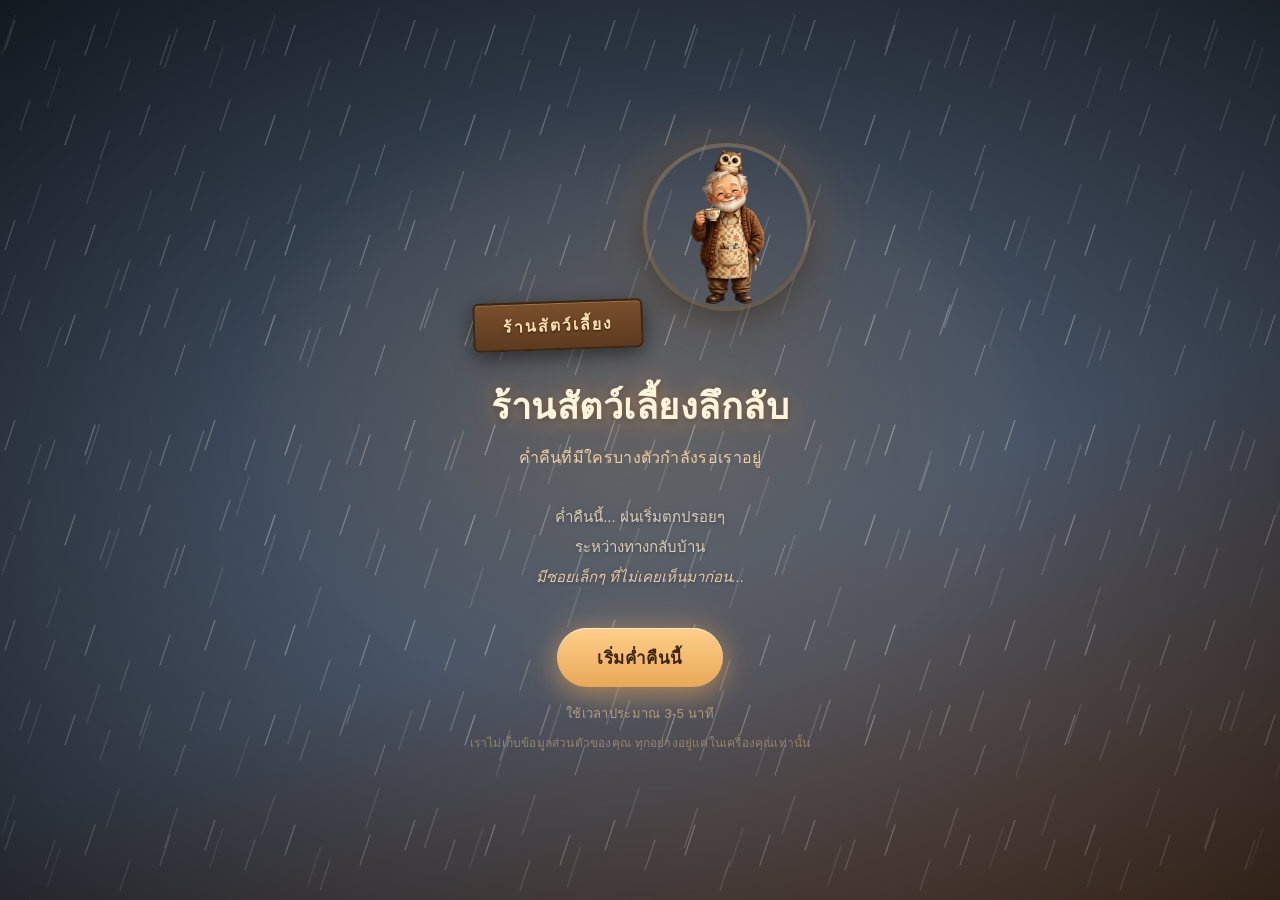
==== commit 4dbffc4a: "-" ====
--- a/index.html
+++ b/index.html
@@ -21,7 +21,7 @@
         <span class="sign-text">ร้านสัตว์เลี้ยง</span>
       </div>
 
-      <img class="hero-avatar" src="assets/characters/shopkeeper.webp" alt="เจ้าของร้าน"/>
+      <img class="hero-avatar" src="assets/characters/shopkeeper.png" alt="เจ้าของร้าน"/>
 
       <h1 class="landing-title">ร้านสัตว์เลี้ยงลึกลับ</h1>
       <p class="landing-sub">ค่ำคืนที่มีใครบางตัวกำลังรอเราอยู่</p>
@@ -32,7 +32,7 @@
         <i>มีซอยเล็กๆ ที่ไม่เคยเห็นมาก่อน...</i>
       </p>
 
-      <a class="btn-enter" href="chat.html">
+      <a class="btn-enter" href="chat/">
         <span>เริ่มค่ำคืนนี้</span>
       </a>
 
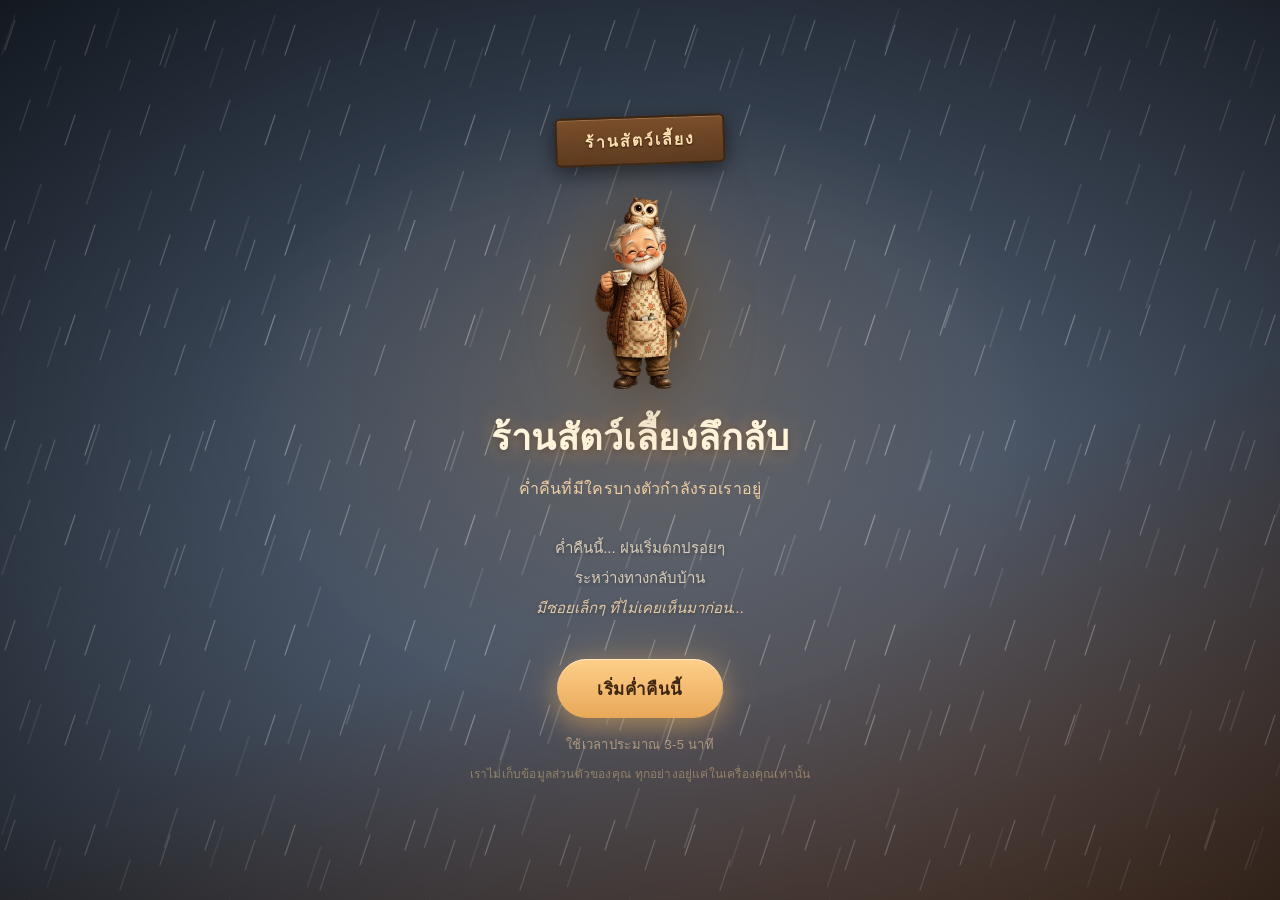
==== commit a044de69: "fix : change files type" ====
--- a/index.html
+++ b/index.html
@@ -21,7 +21,7 @@
         <span class="sign-text">ร้านสัตว์เลี้ยง</span>
       </div>
 
-      <img class="hero-avatar" src="assets/characters/shopkeeper.png" alt="เจ้าของร้าน"/>
+      <img class="hero-avatar" src="assets/characters/shopkeeper.webp" alt="เจ้าของร้าน"/>
 
       <h1 class="landing-title">ร้านสัตว์เลี้ยงลึกลับ</h1>
       <p class="landing-sub">ค่ำคืนที่มีใครบางตัวกำลังรอเราอยู่</p>
--- a/landing.css
+++ b/landing.css
@@ -104,20 +104,18 @@
 
 /* ===== Avatar ===== */
 .hero-avatar {
-  width: 160px;
-  height: 160px;
-  border-radius: 50%;
-  object-fit: cover;
-  margin-bottom: 24px;
-  box-shadow:
-    0 10px 40px rgba(0,0,0,0.5),
-    0 0 0 4px rgba(255,220,160,0.25),
-    0 0 60px rgba(255,180,100,0.3);
-  animation: float 3.6s ease-in-out infinite;
+  display: block;
+  width: 200px;
+  height: auto;
+  margin: 0 auto 16px;
+  filter:
+    drop-shadow(0 12px 32px rgba(0,0,0,0.5))
+    drop-shadow(0 0 40px rgba(255,180,100,0.35));
+  animation: float 4.2s ease-in-out infinite;
 }
 @keyframes float {
   0%, 100% { transform: translateY(0); }
-  50%      { transform: translateY(-8px); }
+  50%      { transform: translateY(-4px); }
 }
 
 /* ===== Title & text ===== */
@@ -224,7 +222,7 @@
 /* ===== Mobile ===== */
 @media (max-width: 520px) {
   .landing { padding: 32px 16px; }
-  .hero-avatar { width: 130px; height: 130px; margin-bottom: 20px; }
+  .hero-avatar { width: 160px; height: auto; margin-bottom: 14px; }
   .landing-title { font-size: 28px; }
   .landing-sub { font-size: 14px; margin-bottom: 24px; }
   .landing-story { font-size: 14px; line-height: 1.9; margin-bottom: 28px; }
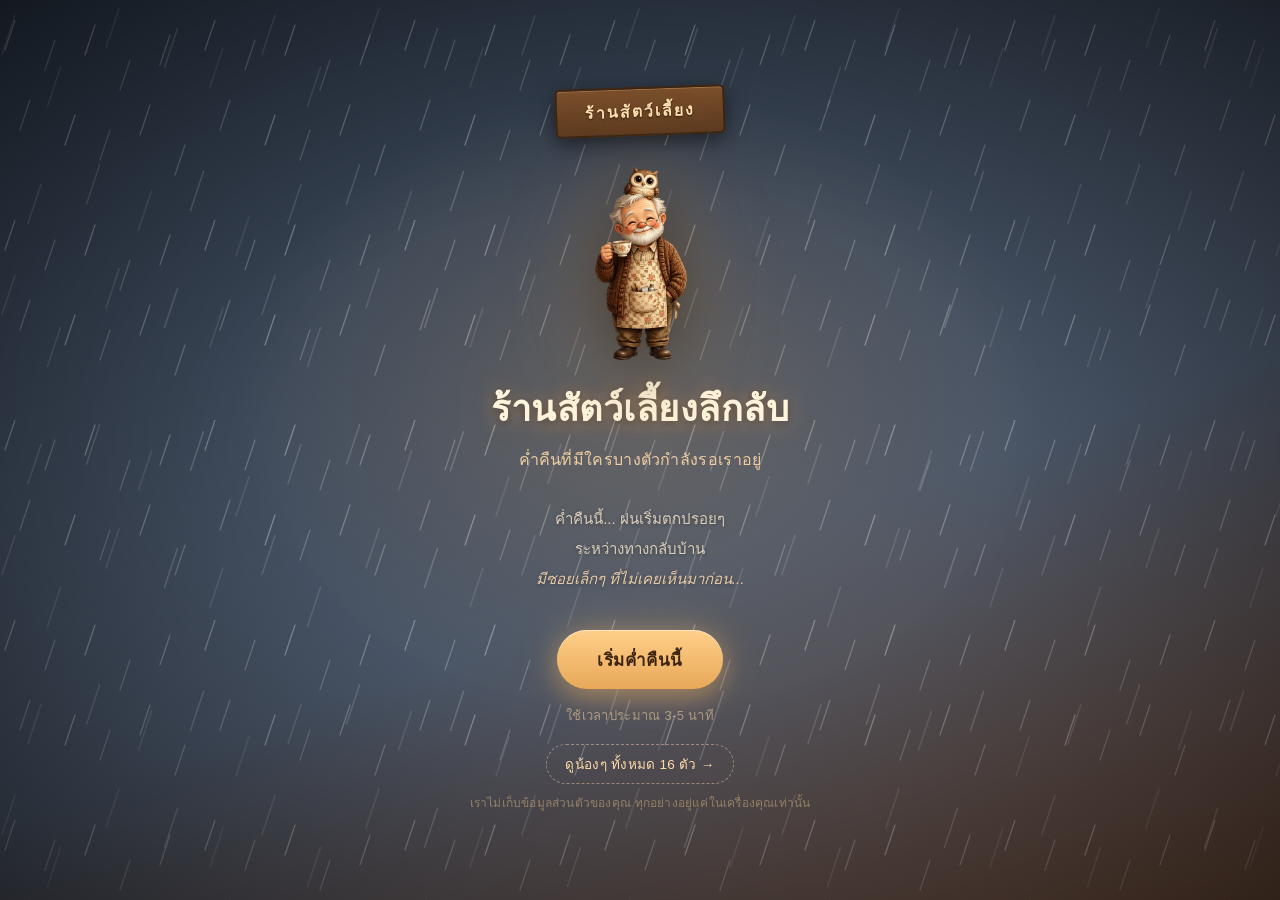
==== commit b89c6e0e: "feat: add gallery page showing all 16 characters - new /gallery page with grid of character cards + " ====
--- a/index.html
+++ b/index.html
@@ -37,6 +37,10 @@
       </a>
 
       <p class="landing-hint">ใช้เวลาประมาณ 3-5 นาที</p>
+
+      <a class="landing-gallery-link" href="gallery/">
+        ดูน้องๆ ทั้งหมด 16 ตัว →
+      </a>
       <p class="landing-privacy">เราไม่เก็บข้อมูลส่วนตัวของคุณ ทุกอย่างอยู่แค่ในเครื่องคุณเท่านั้น</p>
     </div>
   </main>
--- a/landing.css
+++ b/landing.css
@@ -207,6 +207,24 @@
   opacity: 0.7;
   letter-spacing: 0.3px;
 }
+.landing-gallery-link {
+  display: inline-block;
+  margin-top: 18px;
+  padding: 8px 18px;
+  color: #ffd9a8;
+  font-size: 13.5px;
+  text-decoration: none;
+  border: 1px dashed rgba(255, 215, 170, 0.45);
+  border-radius: 999px;
+  letter-spacing: 0.3px;
+  transition: background 0.2s ease, color 0.2s ease, border-color 0.2s ease;
+}
+.landing-gallery-link:hover {
+  background: rgba(255, 215, 170, 0.12);
+  color: #fff5dc;
+  border-color: rgba(255, 215, 170, 0.7);
+}
+
 .landing-privacy {
   font-size: 12px;
   color: #c4a878;
